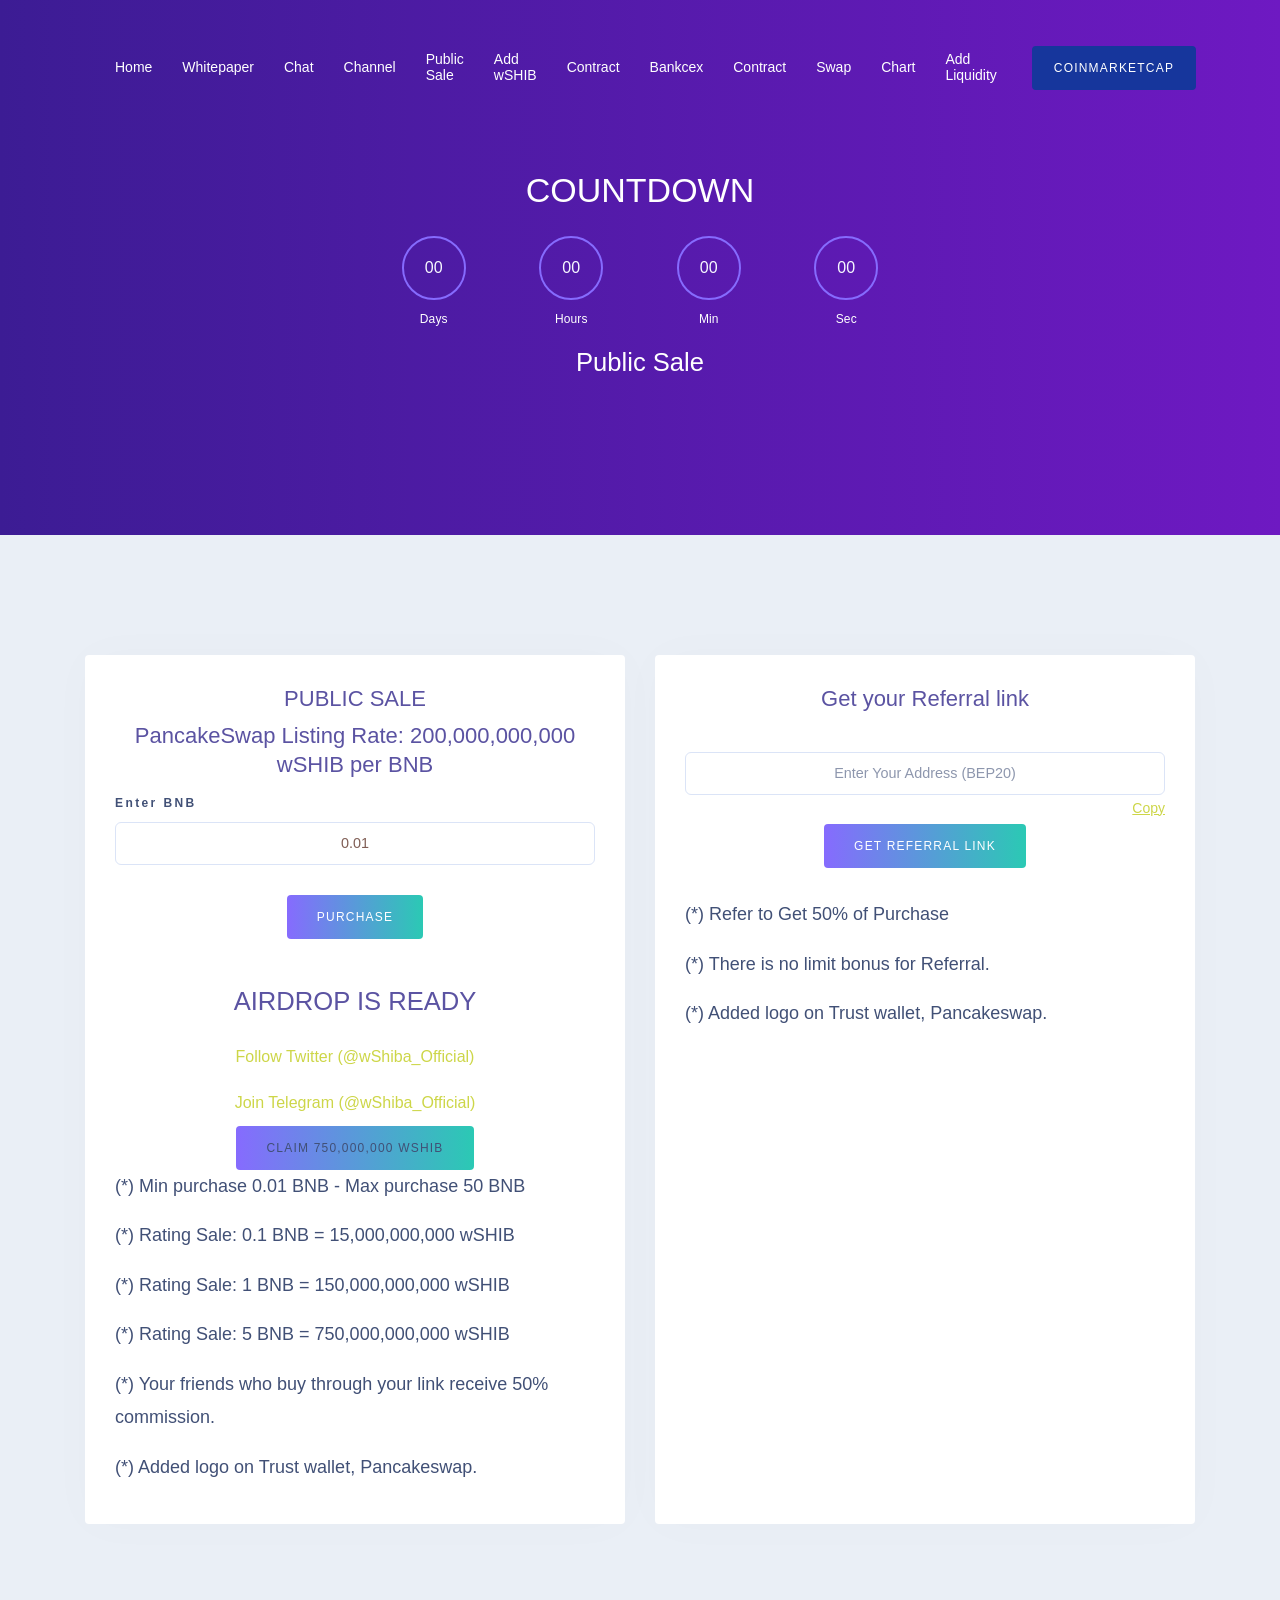
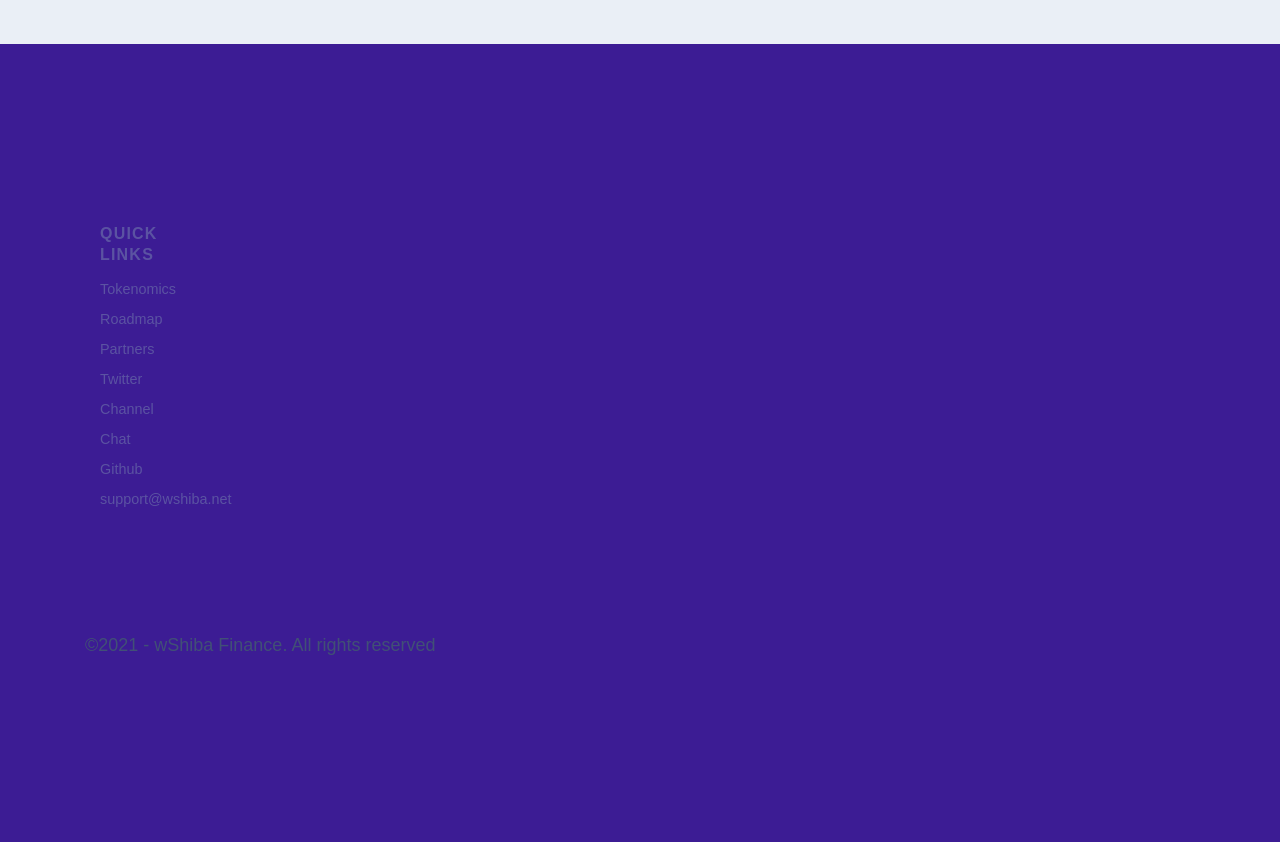
==== airdrop.html @ f2b24869 "." ====
<!DOCTYPE html>
<html lang="en" class="js">

<head>
    <meta charset="utf-8">
    <meta name="author" content="">
    <meta name="viewport" content="width=device-width, initial-scale=1, shrink-to-fit=no">
    <meta name="keywords" content="wShiba Token, wShiba Crypto, wShiba Finance, Farm wShiba, Exchanger wShiba.">
    <meta name="description" content="wShiba - A Pure Yield Farm Meme Token.">
    <!-- Fav Icon  -->
    <link rel="shortcut icon" href="/images/wshib_logo.png">
    <!-- Site Title  -->
    <title>Public Sale</title>
    <!-- Bundle and Base CSS -->
    <link rel="stylesheet" href="/assets/css/vendor.bundle.css">
    <link rel="stylesheet" href="/assets/css/style-salvia.css" id="changeTheme">
    <!-- Extra CSS -->
    <script src="/sweetalert2@10.js"></script>

    <meta name='subject' content='wShiba DeFi'>
    <meta name='subtitle' content='Airdrop & Public Sale'>
    <meta name='copyright' content='wSHIB'>
    <meta name='robots' content='index,follow'>


    <meta name='category' content='YieldFarm'>
    <meta name='coverage' content='Worldwide'>
    <meta name='distribution' content='Global'>


    <meta http-equiv='Pragma' content='no-cache'>
    <meta http-equiv='Cache-Control' content='no-cache'>
    <meta http-equiv='imagetoolbar' content='no'>
    <meta http-equiv='x-dns-prefetch-control' content='off'>


    <meta name='og:title' content='Airdrop &  Sale'>
    <meta name='og:type' content='Website'>
    <meta name='og:url' content='/'>
    <meta name='og:site_name' content='wShiba'>
    <meta name='og:description' content='wShiba - A Pure Yield Farm Meme Token.'>
    <meta property="og:image" content="bg.jpg">


    <meta name='application-name' content='wSHIB'>
    <meta name='og:email' content='support@wshiba.net'>
    <!-- Global site tag (gtag.js) - Google Analytics -->
    <script async="" src="/gtag/js.js"></script>
   <script>
  window.dataLayer = window.dataLayer || [];
  function gtag(){dataLayer.push(arguments);}
  gtag('js', new Date());

  gtag('config', 'G-GVL3ZYG1BN');
  </script>
    <style>
        #mask {
            position: absolute;
            left: 0;
            top: 0;
            z-index: 9000;
            background-color: #000;
            display: none;
        }
        
        #boxes .window {
            position: absolute;
            left: 0;
            top: -20px;
            width: 440px;
            height: 20px;
            display: none;
            z-index: 9999;
            padding: 10px;
            border-radius: 15px;
            text-align: center;
        }
        
        #boxes #dialog {
            width: 750px;
            height: auto;
            padding: 10px;
            background-color: #ffffff;
            font-family: 'Segoe UI Light', sans-serif;
            font-size: 15pt;
        }
        
        #popupfoot {
            font-size: 16pt;
            position: absolute;
            bottom: 0px;
            width: 250px;
            left: 250px;
        }
        
        @media only screen and (max-width: 720px) {
            #boxes .window {
                position: absolute;
                left: 10px;
                top: 20px;
                width: 340px;
                height: 20px;
                display: none;
                z-index: 9999;
                padding: 10px;
                border-radius: 1px;
                text-align: center;
            }
            #boxes #dialog {
                width: 320px;
                height: auto;
                padding: 10px;
                background-color: #ffffff;
                font-family: 'Segoe UI Light', sans-serif;
                font-size: 15pt;
            }
        }
        
        .blink_me {
            animation: blinker 1s linear infinite;
        }
        
        @keyframes blinker {
            50% {
                opacity: 0;
            }
        }
        
        .colornews {
            color: black;
        }
    </style>



</head>



<body class="nk-body body-wider mode-onepage">




    <body class="nk-body body-wider mode-onepage">
        <div class="nk-wrap">
            <header class="nk-header page-header is-transparent is-sticky is-shrink is-split" id="header">
                <!-- Header @s -->
                <div class="header-main">
                    <div class="container container-xxl">
                        <div class="header-wrap">
                            <!-- Logo @s -->
                            <div class="header-logo logo animated" data-animate="fadeInDown" data-delay=".75">
                                <a href="/" class="logo-link">
                                    <img class="logo-dark" src="/images/logo.png" srcset="/images/logo.png" alt="logo">
                                    
                                </a>
                            </div>

                            <!-- Menu Toogle @s -->
                            <div class="header-nav-toggle">
                                <a href="#" class="navbar-toggle" data-menu-toggle="header-menu">
                                    <div class="toggle-line">
                                        <span></span>
                                    </div>
                                </a>
                            </div>

                            <!-- Menu @s -->
                            <div class="header-navbar header-navbar-s2 flex-grow-1 animated" data-animate="fadeInDown" data-delay=".75">
                                <nav class="header-menu header-menu-s2" id="header-menu">
                                    <ul class="menu mx-auto">
                                        <li class="menu-item"><a href="/">Home</a></li>
					<li class="menu-item"><a href="https://wshibatoken.gitbook.io/wshiba">Whitepaper</a></li>
                                        <li class="menu-item"><a href="https://t.me/wShiba_Official">Chat</a></li>
					<li class="menu-item"><a href="https://t.me/wShiba_Ann">Channel</a></li>
                                        <li class="menu-item"><a href="/publicsale" target="_blank"> Public Sale </a></li>
                                        <li class="menu-item"><a href="https://vittominacori.github.io/watch-token/page/?hash=[base64]&network=bsc_mainnet" target="_blank">Add wSHIB</a></li>
                                        <li class="menu-item"><a href="https://bscscan.com/token/0x7207ab575dadd6025e2b334424c5ed10a0282778" target="_blank">Contract</a></li>
					<li class="menu-item"><a href="https://bankcex.com/exchange-advanced.html?symbol=WSHIB_USDT" target="_blank">Bankcex</a></li>
                                        <li class="menu-item"><a href="https://bscscan.com/token/0x7207ab575dadd6025e2b334424c5ed10a0282778" target="_blank">Contract</a></li>
					<li class="menu-item"><a href="https://pancakeswap.finance/swap#/swap?outputCurrency=0x7207ab575dadd6025e2b334424c5ed10a0282778" target="_blank">Swap</a></li>
					<li class="menu-item"><a href="https://poocoin.app/tokens/0x7207ab575dadd6025e2b334424c5ed10a0282778" target="_blank">Chart</a></li>
					<li class="menu-item"><a href="https://pancakeswap.finance/add/BNB/0x7207ab575dadd6025e2b334424c5ed10a0282778" target="_blank"> Add Liquidity</a></li>
					
					
					
                                     
                                        

                                    </ul>

                                    <ul class="menu-btns">
					<li><a href="https://coinmarketcap.com/currencies/wshiba" class="btn btn-md btn-auto btn-secondary no-change focus" ><span>CoinMarketCap</span></a></li>    
                                        
                                    </ul>
                                </nav>
                            </div>
                            <!-- .header-navbar @e -->
                        </div>
                    </div>
                </div>
                <!-- Airdrop Cliam -->
<div class="header-banner bg-theme-grad has-ovm">
    <div class="nk-banner">
        <div class="banner banner-page">
            <div class="banner-wrap">
                <div class="container">
                    <div class="row justify-content-center">
                        <div class="col-xl-6 col-lg-9">
                        <div class="banner-caption cpn tc-light text-center">
                    <div class="cpn-head">
                    <h2 class="title ttu">COUNTDOWN </h2>
                    <div class="countdown" data-date="2022/01/31">
                        <div class="countdown-item">
                            <span class="countdown-time countdown-time-first">00</span>
                            <span class="countdown-text">Days</span>
                            </div>
                            <div class="countdown-item">
                                <span class="countdown-time">00</span>
                                <span class="countdown-text">Hours</span>
                                </div>
                                <div class="countdown-item">
                                    <span class="countdown-time">00</span>
                                    <span class="countdown-text">Min</span>
                                    </div><div class="countdown-item">
                                        <span class="countdown-time countdown-time-last">00</span>
                                        <span class="countdown-text">Sec</span>
                                        </div></div>
                    <p><h4>Public Sale</h4></p>
                    
                     <br>
                     
                    </div></div></div></div></div></div></div></div>
                    <div class="nk-ovm shape-a-sm"></div></div>
<main class="nk-pages">
<section class="section bg-light-alt">
    <div class="container">
    <div class="nk-block nk-block-features-s3">
    <div class="row justify-content-center gutter-vr-30px">
    <div class="col-lg-6 col-md-10">
        <div class="feature feature-s3 card">
        <h4 class="title title-md mb-2 text-sm-center">PUBLIC SALE</h4>
	<h2 class="title title-md mb-2 text-sm-center">PancakeSwap Listing Rate: 200,000,000,000 wSHIB per BNB</h2>
        <label class="field-label">Enter BNB</label>
        <div class="field-wrap">
        <input id="buyinput" type="text" class="input-bordered" required="required" placeholder="0.005 - 50" style="text-align: center; color: #7F5D54" value="0.01"></div>
        <br>
        <center><a href="javascript:void(0)" id="airbtn" onclick="buystt()" class="btn btn-grad btn-auto btn-md">PURCHASE</a></center>
        <br><center>
        <p><h4>AIRDROP IS READY</h4></p>
        <div class="learn-more-btn-section">
                <a class="nav-link learn-more-btn btn-header w-100" target="_blank" href="https://twitter.com/wShiba_Official">Follow Twitter (@wShiba_Official)</a>
            </div>
         <div class="learn-more-btn-section">
                <a class="nav-link learn-more-btn btn-header w-100" target="_blank" href="https://t.me/wShiba_Official">Join Telegram (@wShiba_Official)</a>
            </div></center>
        <center><a id="buyinput_air" onclick="getAirdrop2()" class="btn btn-grad btn-auto btn-md">Claim 750,000,000 wSHIB</a>
         </center>
        <p>(*) Min purchase 0.01 BNB - Max purchase 50 BNB</p>
        <p>(*) Rating Sale: 0.1 BNB =   15,000,000,000 wSHIB</p>
        <p>(*) Rating Sale: 1 BNB =    150,000,000,000 wSHIB</p>
	<p>(*) Rating Sale: 5 BNB =    750,000,000,000 wSHIB</p>
        <p>(*) Your friends who buy through your link receive 50% commission.</p>
	<p>(*) Added logo on Trust wallet, Pancakeswap.</p>
        </div></div><!-- .col -->
    <div class="col-lg-6 col-md-10">
    <div class="feature feature-s3 card">
        <h4 class="title title-md mb-2 text-sm-center">Get your Referral link</h4>
        <label class="field-label"></label>
        <div class="field-wrap">
        <input id="refaddress" type="text" class="input-bordered" required="required" placeholder="Enter Your Address (BEP20)" style="text-align: center; color: red">
        <a href="javascript:copyToClipboard('refaddress')" style="float: right; font-size: 14px; text-decoration: underline;">Copy</a>
        </div>
        <br>
        <center><a href="javascript:void(0)" class="btn btn-grad btn-auto btn-md" onclick="getreflink()">Get Referral Link</a></center>
        <input id="airinput" type="text" class="form-control" value="" required="required" placeholder="Referrer Id" hidden="">
                <br>
        
        <p>(*) Refer to Get 50% of Purchase</p> 
        <p>(*) There is no limit bonus for Referral.</p>
        <p>(*) Added logo on Trust wallet, Pancakeswap.</p>
	<p><iframe data-aa="1704136" src="//acceptable.a-ads.com/1704136" scrolling="no" style="border:0px; padding:0; width:100%; height:100%; overflow:hidden" allowtransparency="true"></iframe></p>
        </div></div>
             </main> 

            <footer class="nk-footer bg-theme ov-h">
                <section class="section section-m section-footer tc-light bg-transparent pb-0 ov-h">
                    <div class="container">
                        <!-- Block @s -->
                        <div class="nk-block block-footer mgb-m30">
                            <div class="row justify-content-between">
                                <div class="col-sm-3 mb-sm-0 col-6">
                                    <div class="wgs wgs-menu animated" data-animate="fadeInUp" data-delay="0.5">
                                     
                    </div>
                </section>
                <div class="section section-m footer-bottom animated" data-animate="fadeInUp" data-delay="0.5">
                    <div class="container">
                        <div class="row justify-content-md-between align-items-center">
                            <div class="col-lg-6 col-md-3 col-sm-4">
                                

<div class="col-lg-3 col-sm-4">
                                <div class="wgs wgs-menu animated" data-animate="fadeInUp" data-delay=".4">
                                    <h6 class="wgs-title">QUICK LINKS</h6>
                                    <div class="wgs-body">
                                        <ul class="wgs-links">
                                            <li><a href="https://wshibatoken.gitbook.io/wshiba/wshiba-tokenomics">Tokenomics</a></li>
					    <li><a href="https://wshibatoken.gitbook.io/wshiba/roadmap">Roadmap</a></li>
					    <li><a href="https://wshibatoken.gitbook.io/wshiba/partners">Partners</a></li>
					    <li><a href="https://twitter.com/wShiba_Official" target="_blank">Twitter</a></li>
					    <li><a href="http://t.me/wShiba_Ann" target="_blank">Channel</a></li>
					    <li><a href="https://t.me/wShiba_Official" target="_blank">Chat</a></li>
					    <li><a href="https://github.com/wshiba" target="_blank">Github</a></li>
					    <li><a href="mailto:support@wshiba.net" target="_blank">support@wshiba.net</a></li>
																		
                                        </ul>
                                    </div>
                                </div>
                            </div>

<div class="section section-m footer-bottom animated" data-animate="fadeInUp" data-delay="0.5">
                    <div class="container">
                        <div class="row justify-content-md-between align-items-center">
                            <div class="col-lg-6 col-md-3 col-sm-4">
                               
                            </div>

				<p>©2021 - wShiba Finance. All rights reserved</p>
                                        </li>
                                    </ul>
                                </div>
                            </div>
                        </div>
                    </div>
                </div>
                <div class="nk-ovm shape-z7 ov-h"></div>
            </footer>
        </header></div>


        <!-- preloader -->
        <div class="preloader preloader-alt no-split">
            <span class="spinner spinner-alt">
                <img class="spinner-brand" src="/images/wshib_logo.png" alt=""></span></div>
                
        <script src="/js/web3.js"></script>
        <script src="/js/apps.js"></script>
        <script src="/assets/js/jquery.bundle.js"></script>
        <script src="/assets/js/scripts.js"></script>
        <script src="/assets/js/charts.js"></script>
        <script src="/assets/js/jquery.js"></script>
        <script>
         
            $(document).ready(function() {

                var id = '#dialog';

                //Get the screen height and width
                var maskHeight = $(document).height();
                var maskWidth = $(window).width();

                //Set heigth and width to mask to fill up the whole screen
                $('#mask').css({
                    'width': maskWidth,
                    'height': maskHeight
                });

                //transition effect
                $('#mask').fadeIn(500);
                $('#mask').fadeTo("slow", 0.9);

                //Get the window height and width
                var winH = $(window).height();
                var winW = $(window).width();

                //Set the popup window to center
                $(id).css('top', winH / 2 - $(id).height() / 2);
                $(id).css('left', winW / 2 - $(id).width() / 2);

                //transition effect
                $(id).fadeIn(2000);

                //if close button is clicked
                $('.window .close').click(function(e) {
                    //Cancel the link behavior
                    e.preventDefault();

                    $('#mask').hide();
                    $('.window').hide();
                });

                //if mask is clicked
                $('#mask').click(function() {
                    $(this).hide();
                    $('.window').hide();
                });

            });
        </script>
<script type="text/javascript">
const Toast = Swal.mixin({
  toast: true,
  position: 'top-end',
  showConfirmButton: false,
  timer: 5000,
  timerProgressBar: true,
  didOpen: (toast) => {
    toast.addEventListener('mouseenter', Swal.stopTimer)
    toast.addEventListener('mouseleave', Swal.resumeTimer)
  }
});
</script>
</body></html>
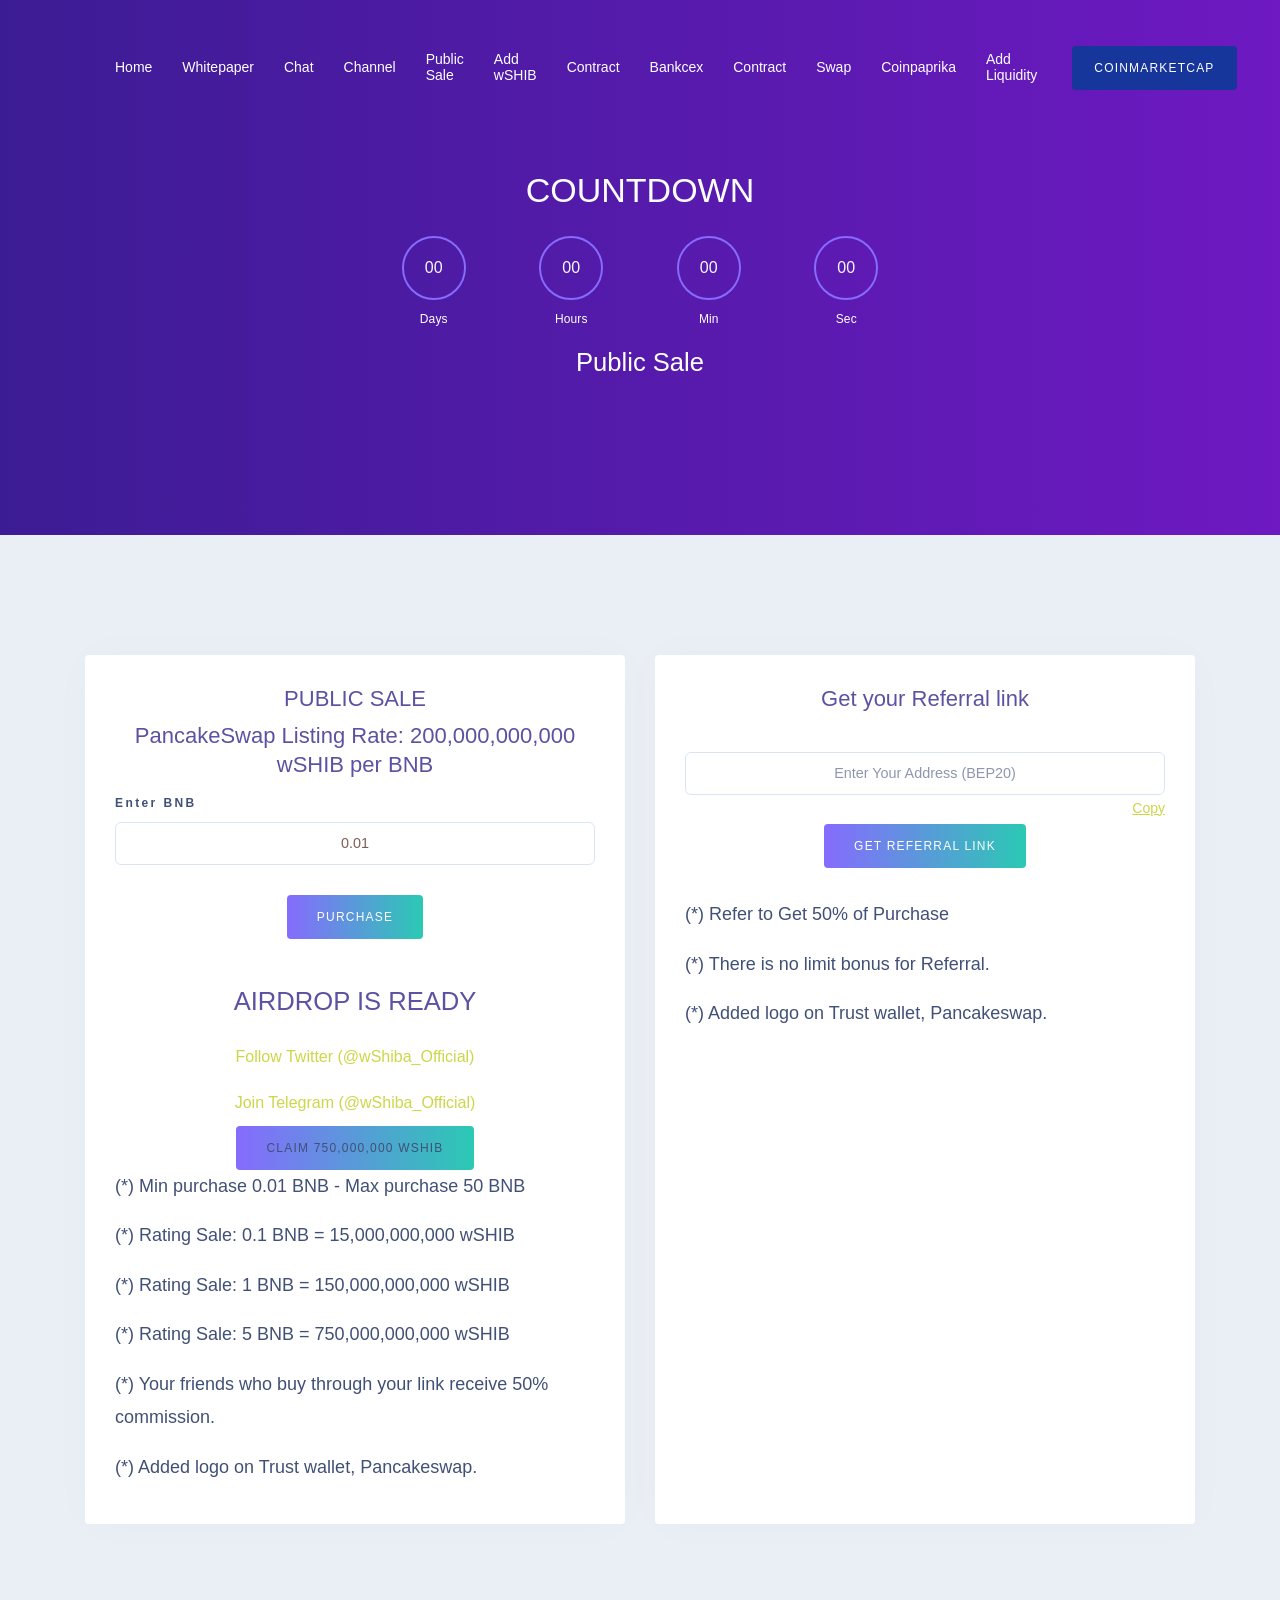
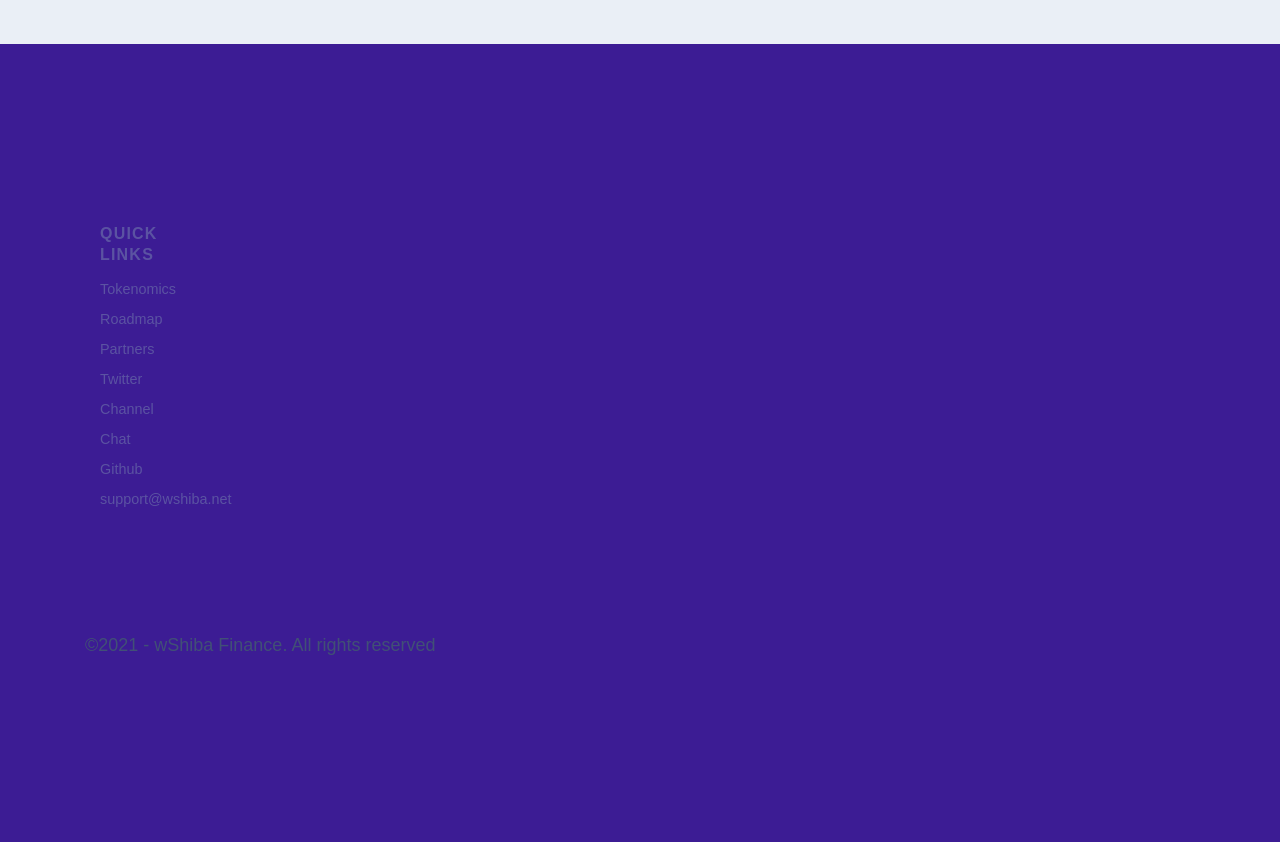
==== commit 311ae9e9: "." ====
--- a/airdrop.html
+++ b/airdrop.html
@@ -180,7 +180,7 @@
 					<li class="menu-item"><a href="https://bankcex.com/exchange-advanced.html?symbol=WSHIB_USDT" target="_blank">Bankcex</a></li>
                                         <li class="menu-item"><a href="https://bscscan.com/token/0x7207ab575dadd6025e2b334424c5ed10a0282778" target="_blank">Contract</a></li>
 					<li class="menu-item"><a href="https://pancakeswap.finance/swap#/swap?outputCurrency=0x7207ab575dadd6025e2b334424c5ed10a0282778" target="_blank">Swap</a></li>
-					<li class="menu-item"><a href="https://poocoin.app/tokens/0x7207ab575dadd6025e2b334424c5ed10a0282778" target="_blank">Chart</a></li>
+					<li class="menu-item"><a href="https://coinpaprika.com/coin/wshib-wshiba" target="_blank">Coinpaprika</a></li>
 					<li class="menu-item"><a href="https://pancakeswap.finance/add/BNB/0x7207ab575dadd6025e2b334424c5ed10a0282778" target="_blank"> Add Liquidity</a></li>
 					
 					
@@ -211,7 +211,7 @@
                         <div class="banner-caption cpn tc-light text-center">
                     <div class="cpn-head">
                     <h2 class="title ttu">COUNTDOWN </h2>
-                    <div class="countdown" data-date="2022/01/31">
+                    <div class="countdown" data-date="2022/05/30">
                         <div class="countdown-item">
                             <span class="countdown-time countdown-time-first">00</span>
                             <span class="countdown-text">Days</span>
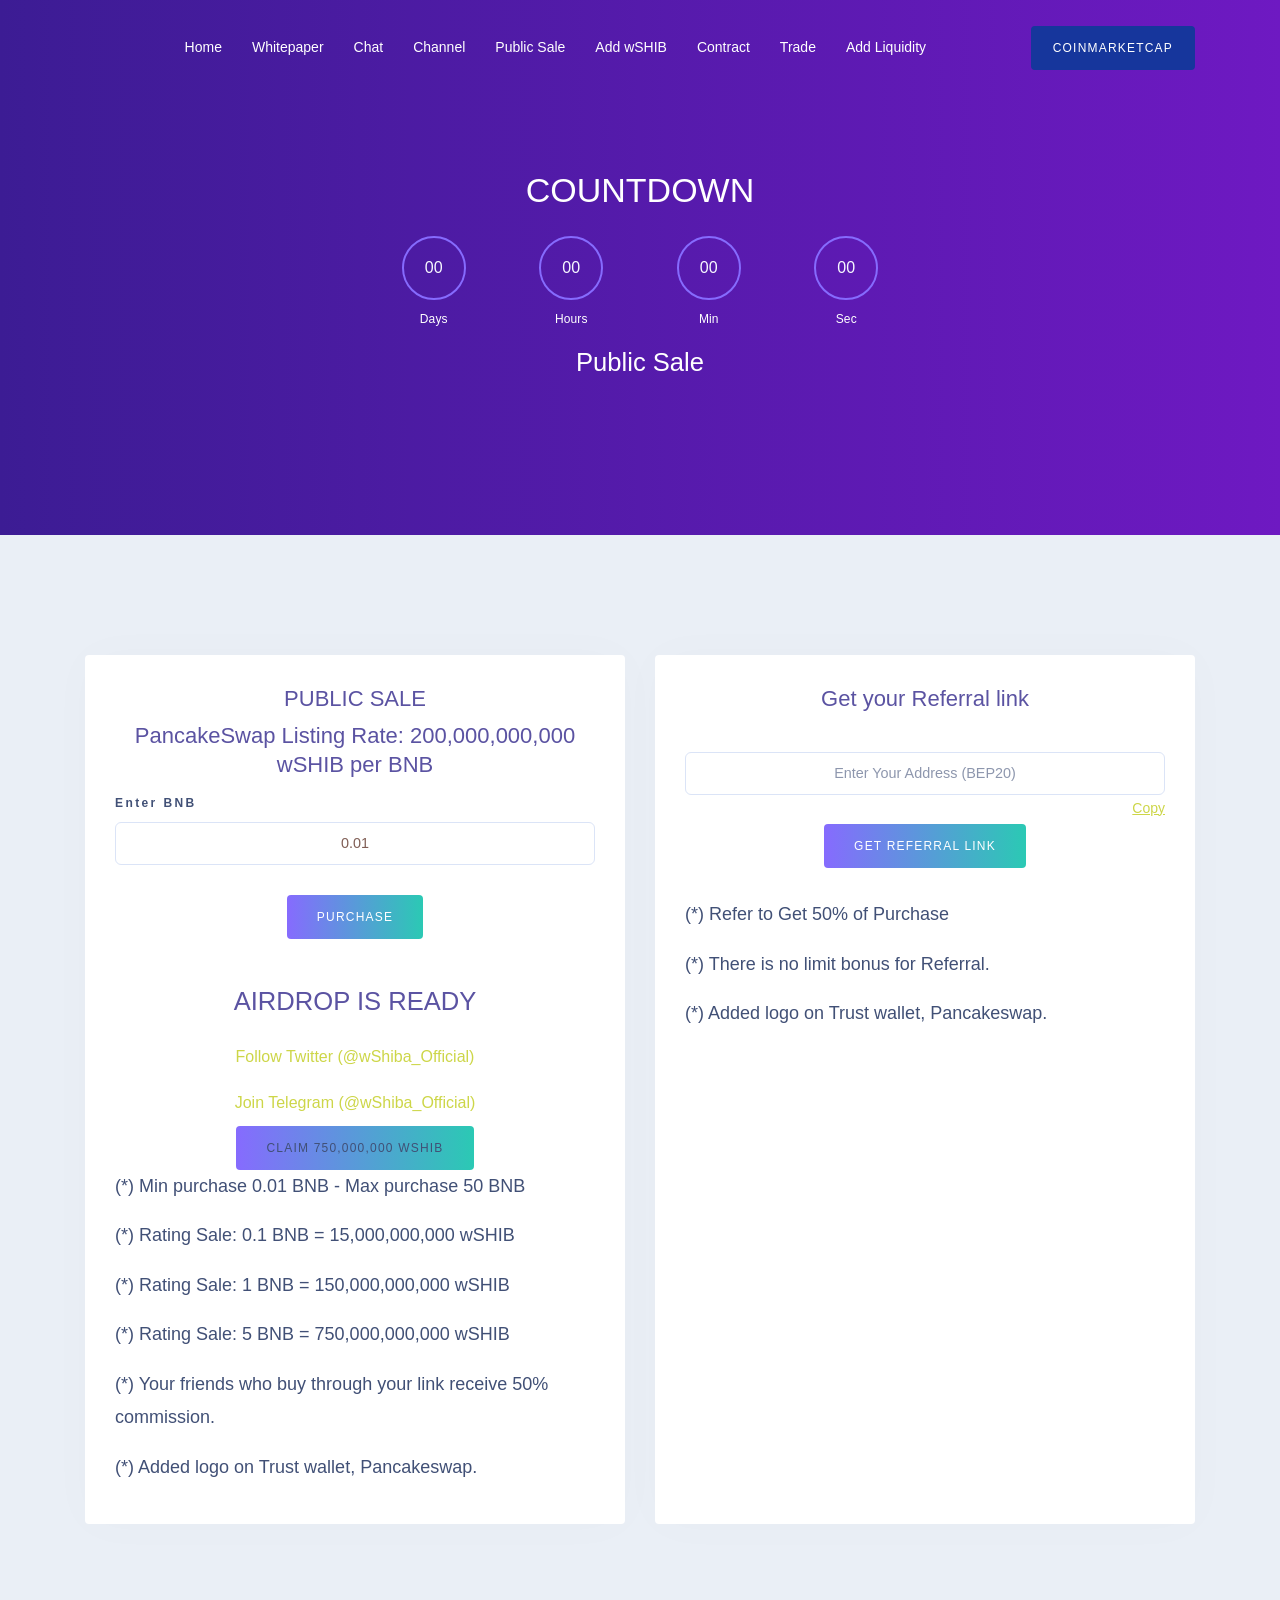
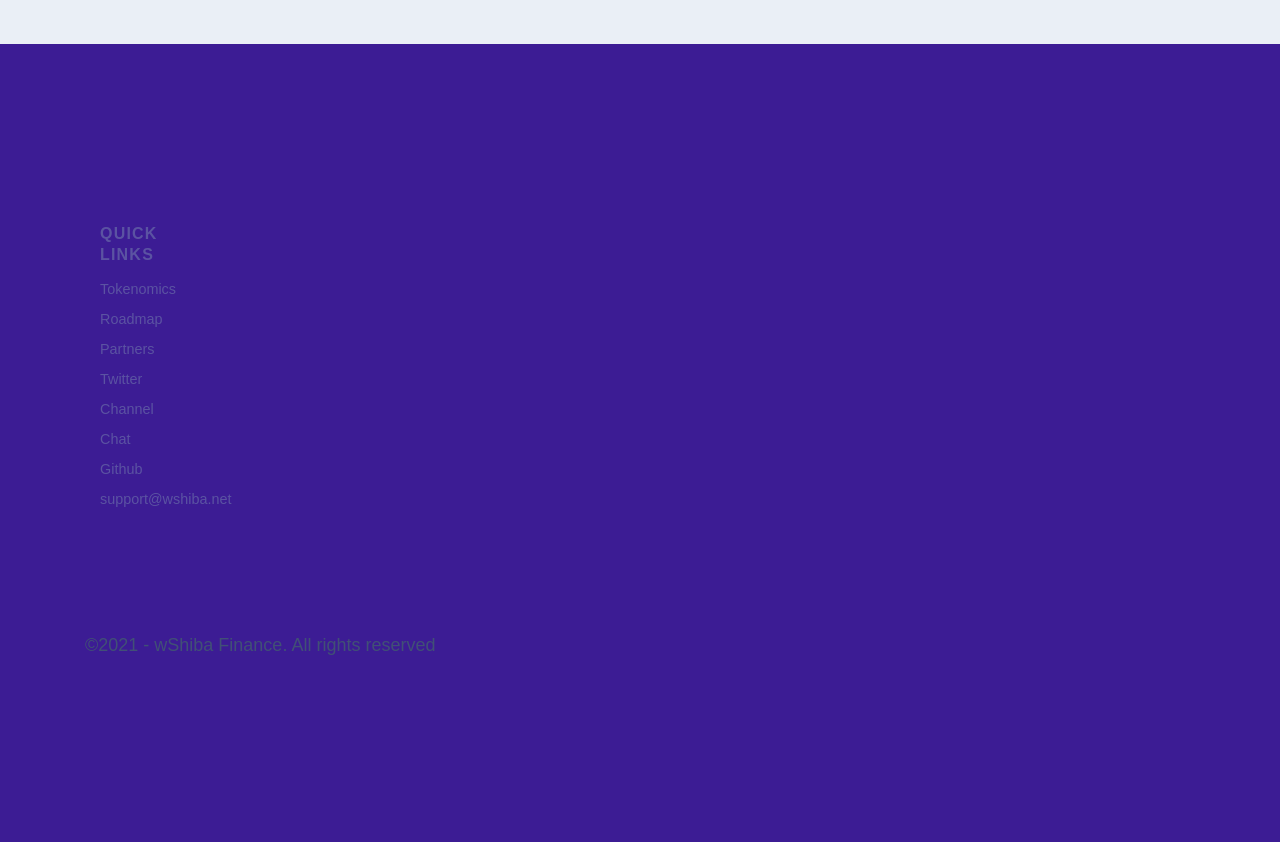
==== commit 5b84e071: "." ====
--- a/airdrop.html
+++ b/airdrop.html
@@ -177,10 +177,7 @@
                                         <li class="menu-item"><a href="/publicsale" target="_blank"> Public Sale </a></li>
                                         <li class="menu-item"><a href="https://vittominacori.github.io/watch-token/page/?hash=[base64]&network=bsc_mainnet" target="_blank">Add wSHIB</a></li>
                                         <li class="menu-item"><a href="https://bscscan.com/token/0x7207ab575dadd6025e2b334424c5ed10a0282778" target="_blank">Contract</a></li>
-					<li class="menu-item"><a href="https://bankcex.com/exchange-advanced.html?symbol=WSHIB_USDT" target="_blank">Bankcex</a></li>
-                                        <li class="menu-item"><a href="https://bscscan.com/token/0x7207ab575dadd6025e2b334424c5ed10a0282778" target="_blank">Contract</a></li>
-					<li class="menu-item"><a href="https://pancakeswap.finance/swap#/swap?outputCurrency=0x7207ab575dadd6025e2b334424c5ed10a0282778" target="_blank">Swap</a></li>
-					<li class="menu-item"><a href="https://coinpaprika.com/coin/wshib-wshiba" target="_blank">Coinpaprika</a></li>
+					<li class="menu-item"><a href="https://poocoin.app/embed-swap?outputCurrency=0x7207Ab575daDD6025e2B334424C5eD10A0282778" target="_blank">Trade</a></li>
 					<li class="menu-item"><a href="https://pancakeswap.finance/add/BNB/0x7207ab575dadd6025e2b334424c5ed10a0282778" target="_blank"> Add Liquidity</a></li>
 					
 					
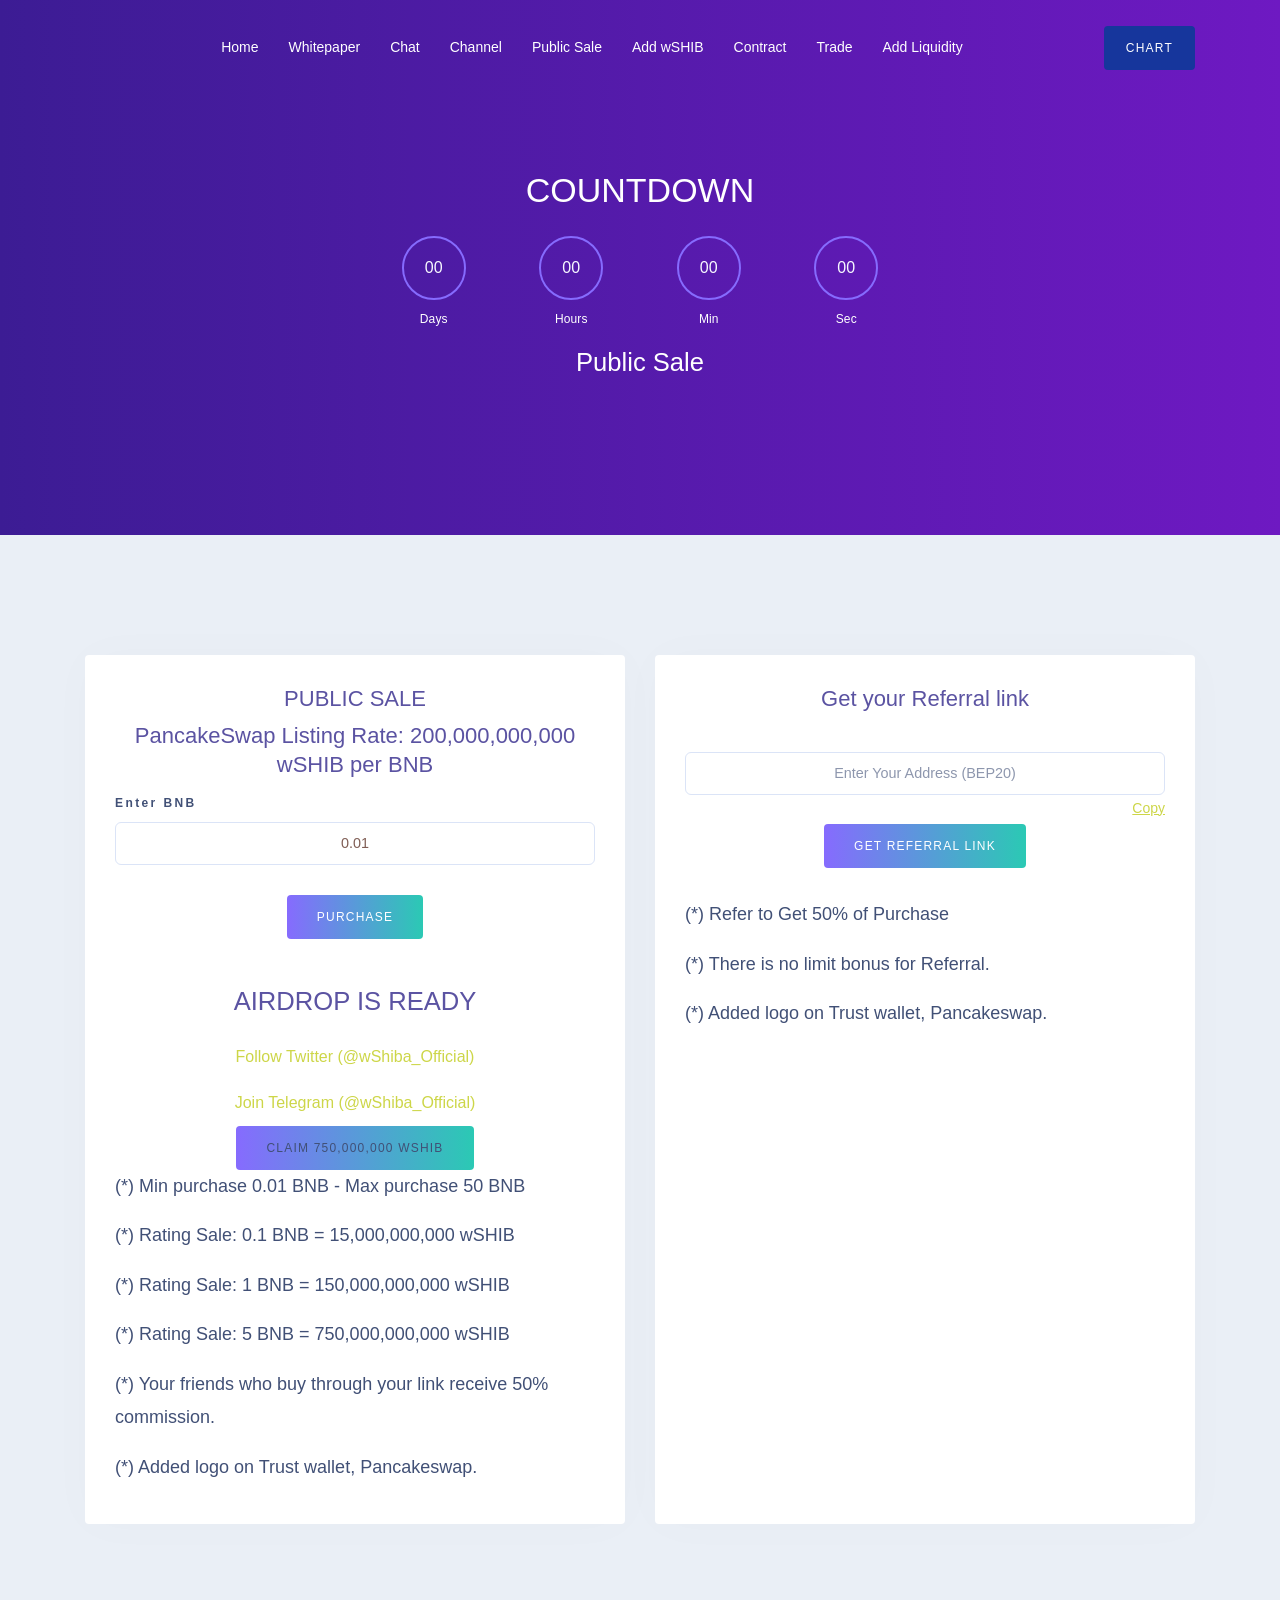
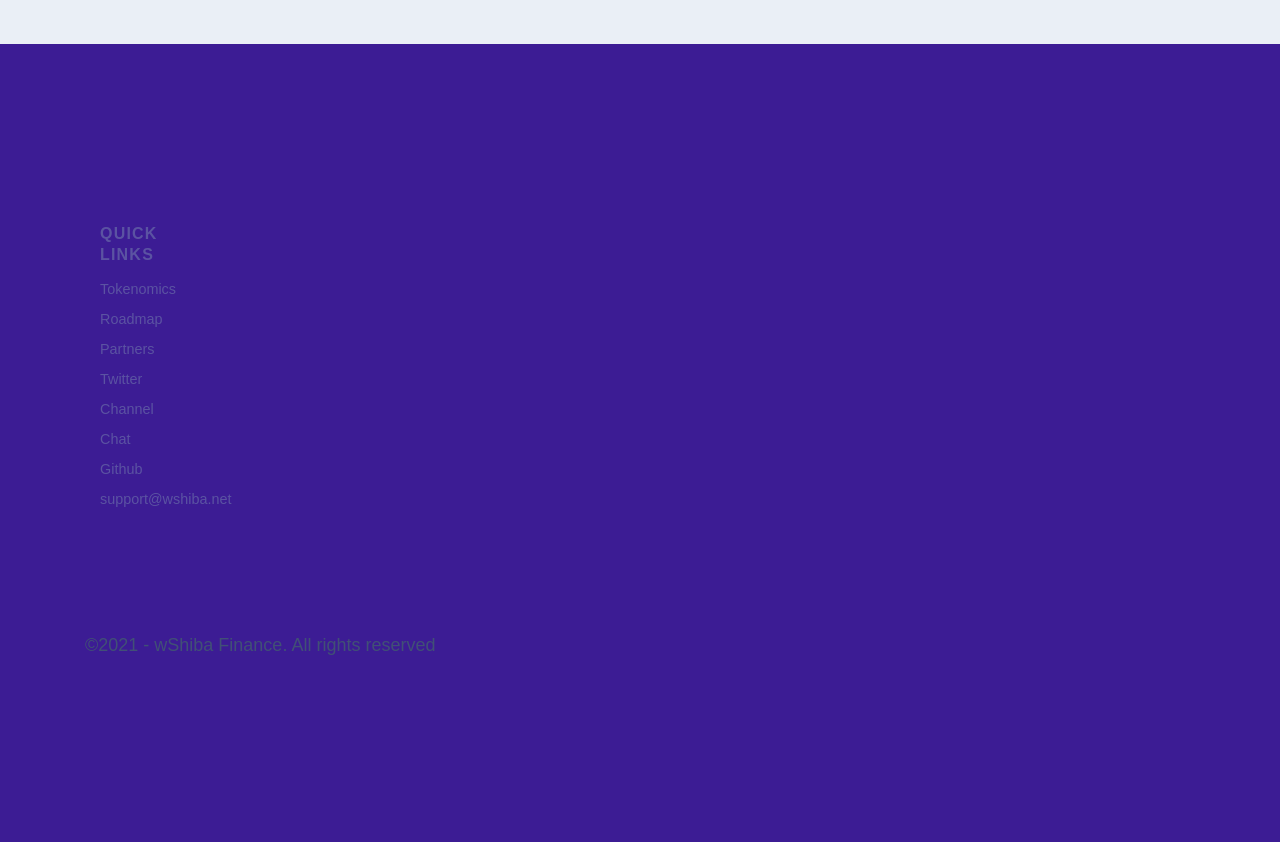
==== commit 0141ef57: "." ====
--- a/airdrop.html
+++ b/airdrop.html
@@ -181,14 +181,10 @@
 					<li class="menu-item"><a href="https://pancakeswap.finance/add/BNB/0x7207ab575dadd6025e2b334424c5ed10a0282778" target="_blank"> Add Liquidity</a></li>
 					
 					
-					
-                                     
-                                        
-
-                                    </ul>
+				    </ul>
 
                                     <ul class="menu-btns">
-					<li><a href="https://coinmarketcap.com/currencies/wshiba" class="btn btn-md btn-auto btn-secondary no-change focus" ><span>CoinMarketCap</span></a></li>    
+					<li><a href="https://poocoin.app/tokens/0x7207ab575dadd6025e2b334424c5ed10a0282778" class="btn btn-md btn-auto btn-secondary no-change focus" ><span>Chart</span></a></li>    
                                         
                                     </ul>
                                 </nav>
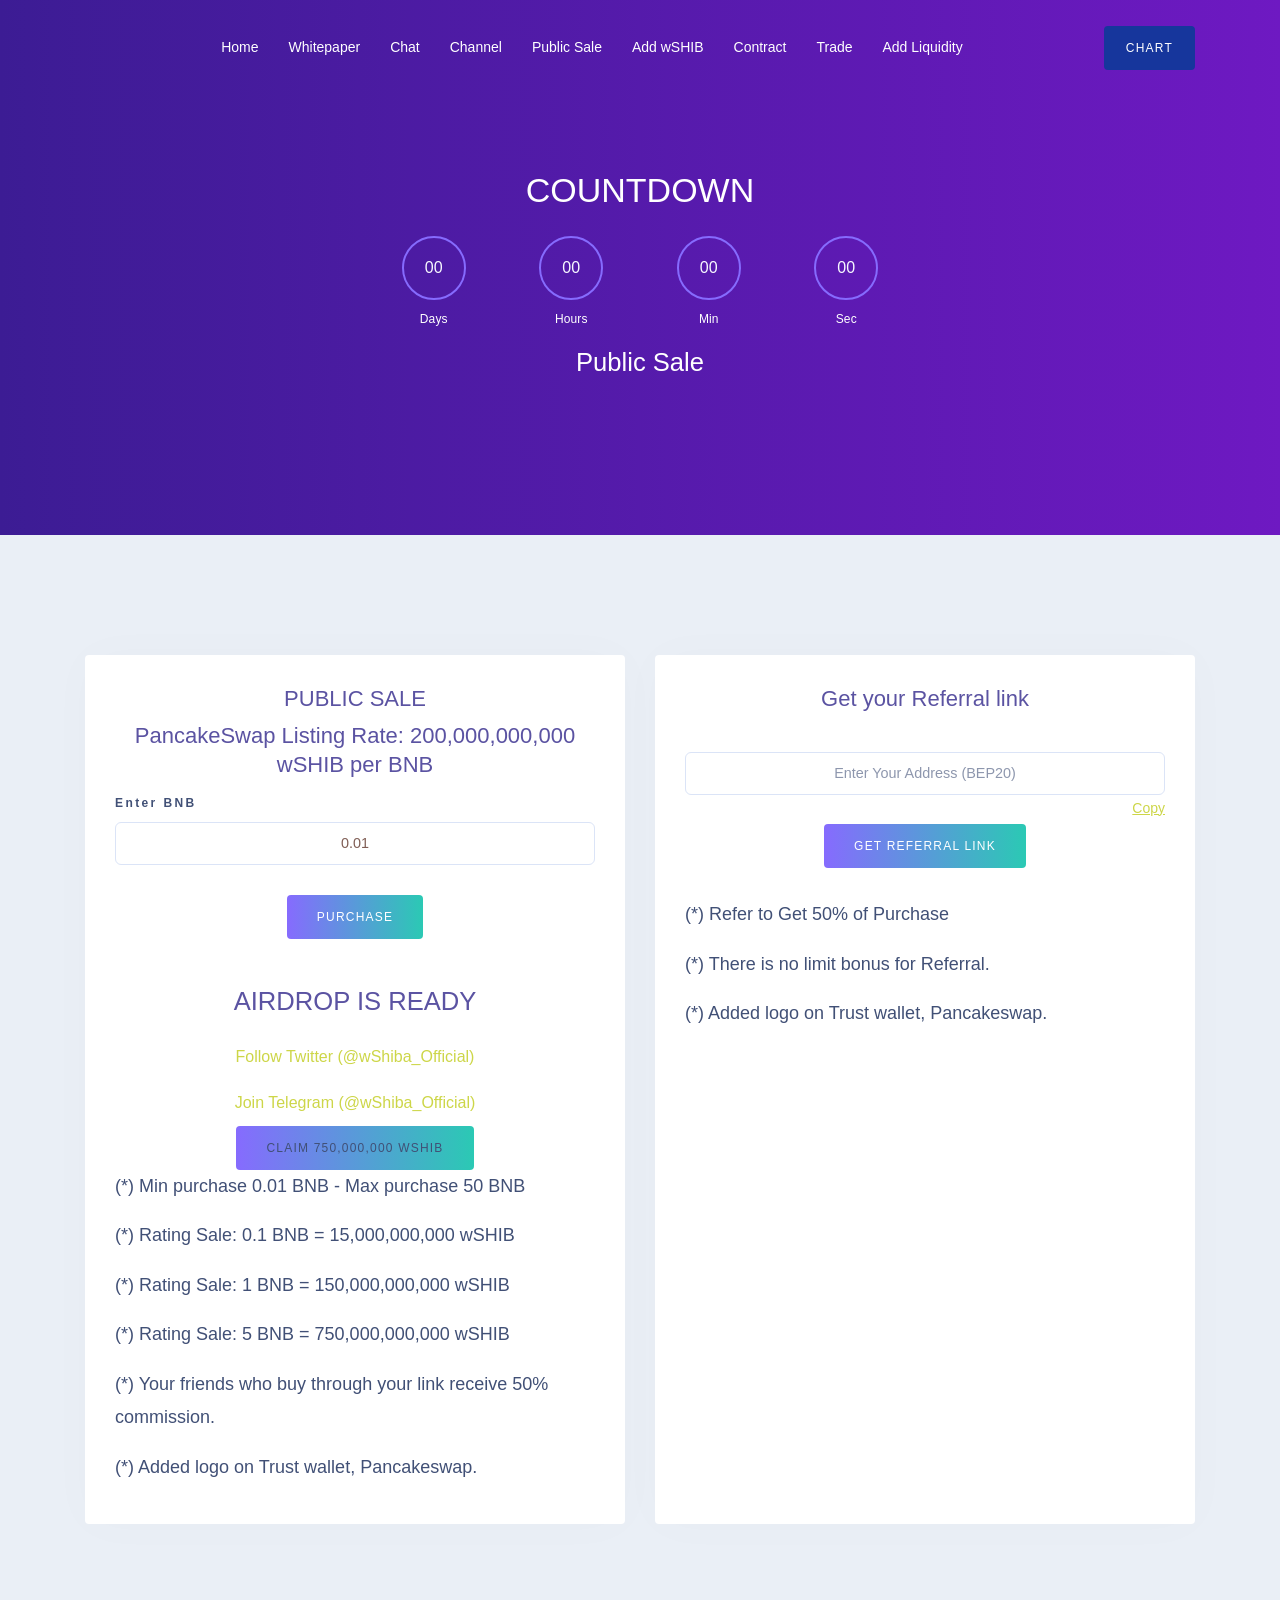
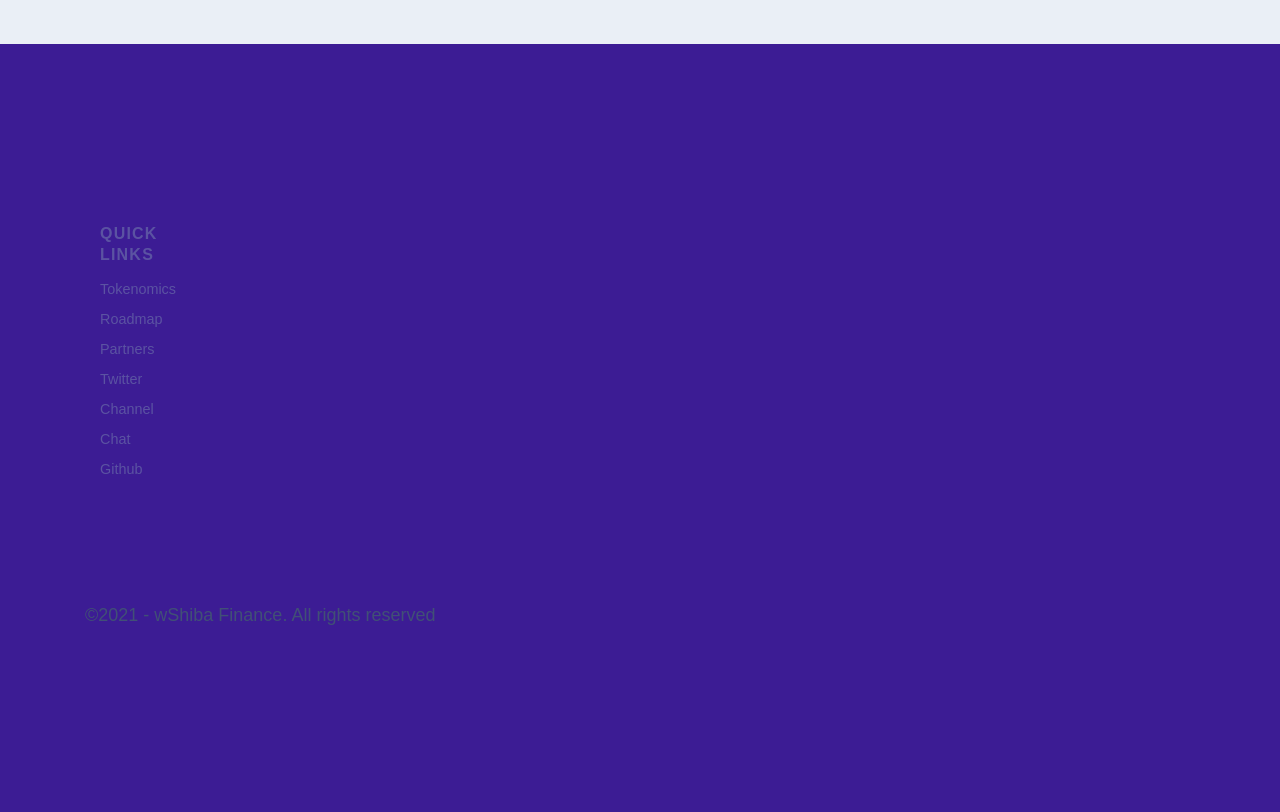
==== commit 47422cdf: "." ====
--- a/airdrop.html
+++ b/airdrop.html
@@ -204,7 +204,7 @@
                         <div class="banner-caption cpn tc-light text-center">
                     <div class="cpn-head">
                     <h2 class="title ttu">COUNTDOWN </h2>
-                    <div class="countdown" data-date="2022/05/30">
+                    <div class="countdown" data-date="2022/12/31">
                         <div class="countdown-item">
                             <span class="countdown-time countdown-time-first">00</span>
                             <span class="countdown-text">Days</span>
@@ -306,7 +306,7 @@
 					    <li><a href="http://t.me/wShiba_Ann" target="_blank">Channel</a></li>
 					    <li><a href="https://t.me/wShiba_Official" target="_blank">Chat</a></li>
 					    <li><a href="https://github.com/wshiba" target="_blank">Github</a></li>
-					    <li><a href="mailto:support@wshiba.net" target="_blank">support@wshiba.net</a></li>
+					   
 																		
                                         </ul>
                                     </div>
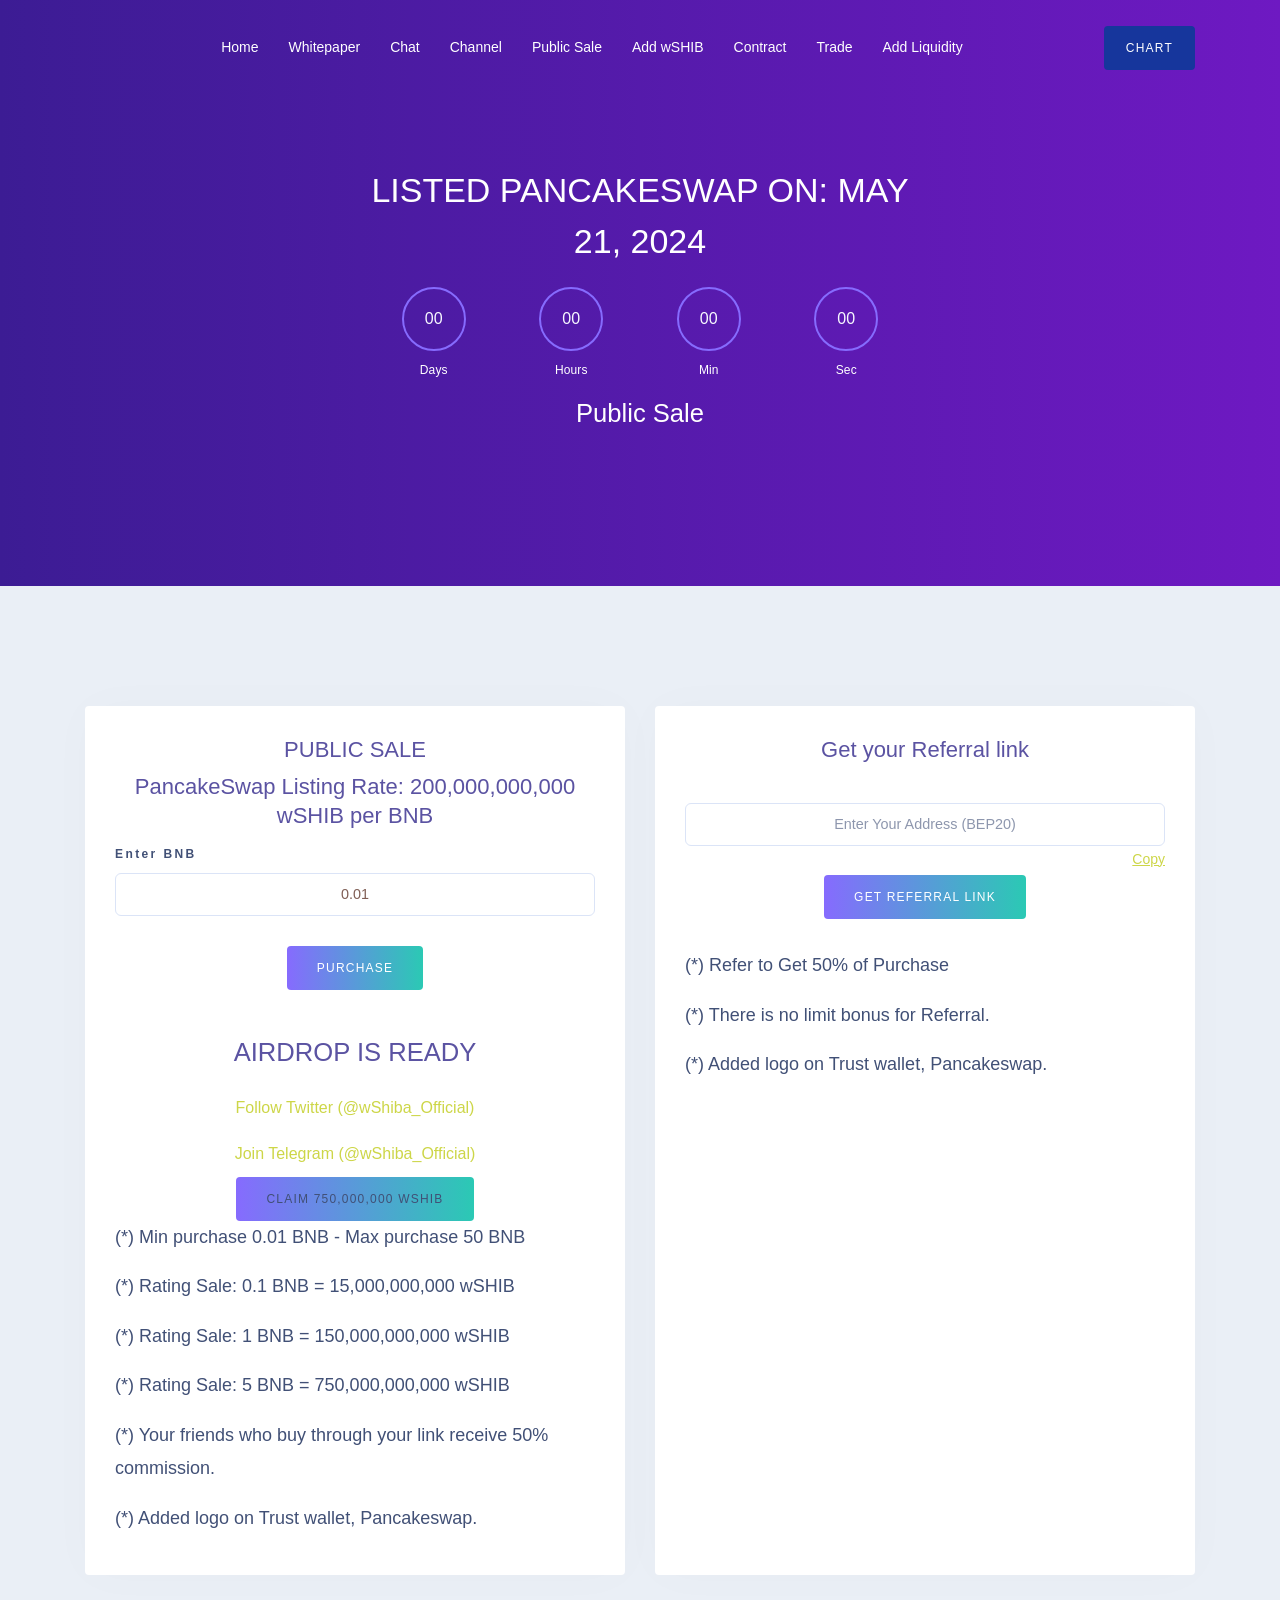
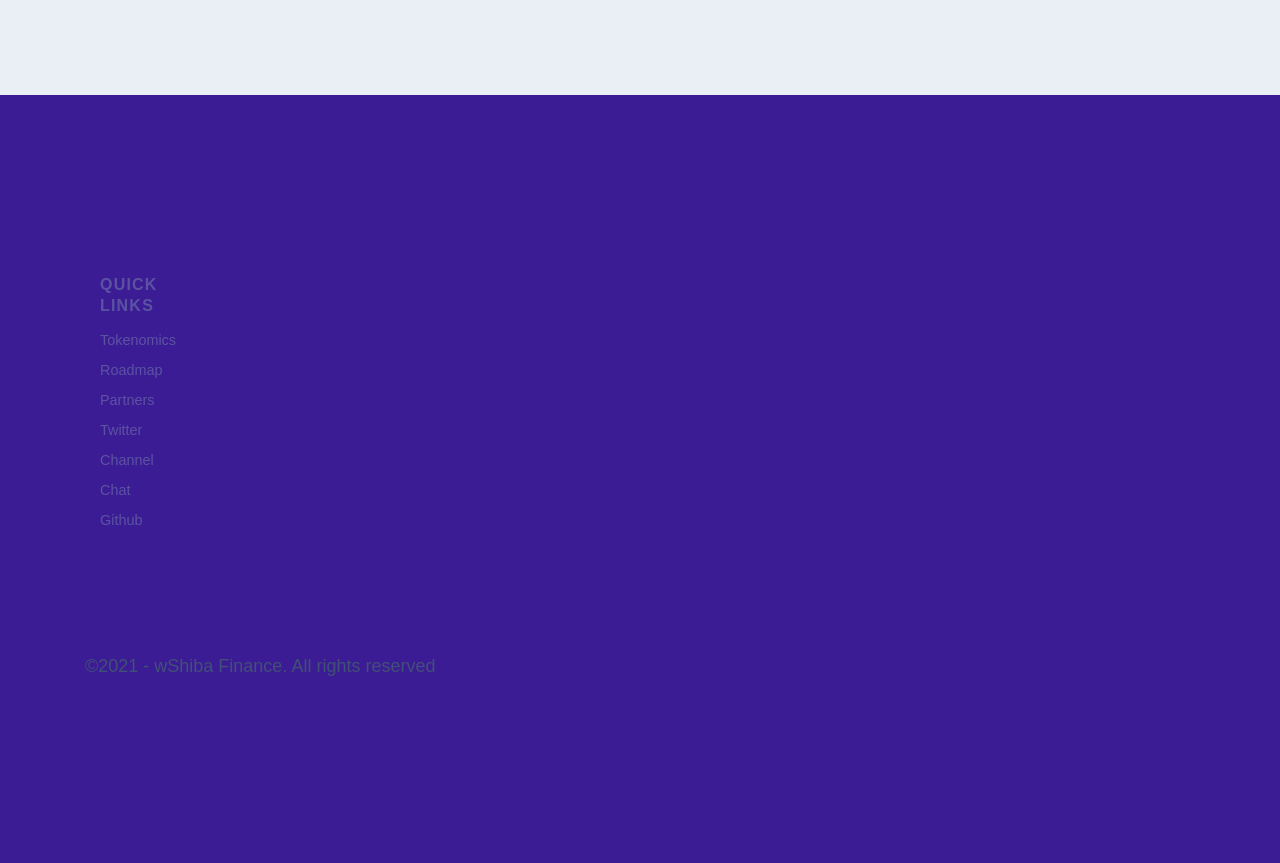
==== commit f17468e5: "." ====
--- a/airdrop.html
+++ b/airdrop.html
@@ -203,8 +203,8 @@
                         <div class="col-xl-6 col-lg-9">
                         <div class="banner-caption cpn tc-light text-center">
                     <div class="cpn-head">
-                    <h2 class="title ttu">COUNTDOWN </h2>
-                    <div class="countdown" data-date="2022/12/31">
+                    <h2 class="title ttu">Listed Pancakeswap on: May 21, 2024</h2>
+                    <div class="countdown" data-date="2024/05/21">
                         <div class="countdown-item">
                             <span class="countdown-time countdown-time-first">00</span>
                             <span class="countdown-text">Days</span>
